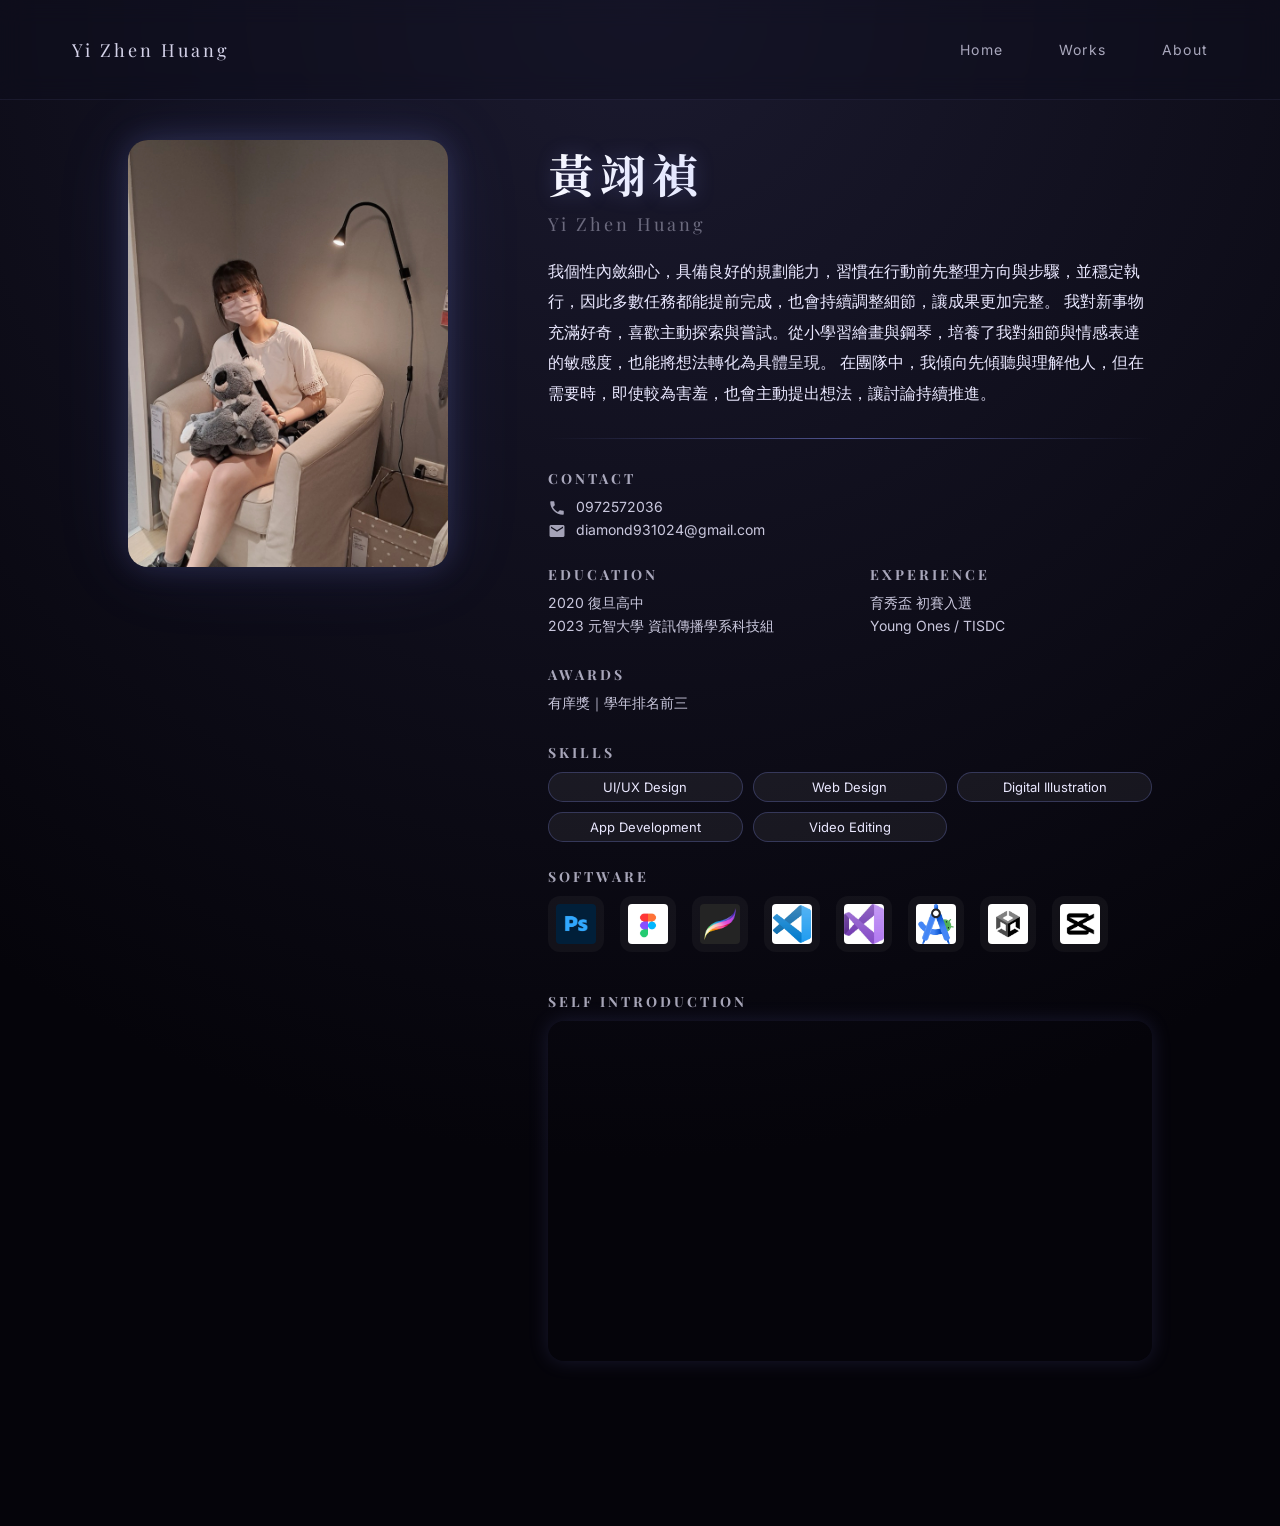
==== about/about.html @ 116f520c "Update about.html" ====
<!DOCTYPE html>
<html lang="en">

<head>
  <meta charset="UTF-8">
  <meta name="viewport" content="width=device-width, initial-scale=1.0">
  <title>About Me</title>

  <!-- 字體（跟你主站一致） -->
  <link
    href="https://fonts.googleapis.com/css2?family=Playfair+Display:wght@500;700&family=Inter:wght@300;400&display=swap"
    rel="stylesheet">
  <link href="https://fonts.googleapis.com/css2?family=Noto+Serif+TC:wght@400;500;700&display=swap" rel="stylesheet">
  <link href="https://fonts.googleapis.com/icon?family=Material+Icons" rel="stylesheet">
  <link rel="stylesheet" href="../workcard.css">
  <link rel="icon" href="../logo.PNG">
  <style>
    * {
      margin: 0;
      padding: 0;
      box-sizing: border-box;
    }

    html {
      background: #05040a;
    }

    body {
      margin: 0;
      font-family: 'Inter', sans-serif;
      background: radial-gradient(circle at top, #1b1a2f, #05040a 70%);
      color: #eae8ff;
      min-height: 100vh;
      display: flex;
      flex-direction: column;
      cursor: url('./bear.PNG') 16 16, auto;
    }

    /* ===== 導覽列 ===== */
    .nav {
      height: 100px;
      padding: 0 72px;
      display: flex;
      align-items: center;
      justify-content: space-between;
      position: fixed;
      top: 0;
      width: 100%;
      z-index: 20;

      background: rgba(15, 14, 30, .45);
      backdrop-filter: blur(12px);
      border-bottom: 1px solid rgba(160, 160, 255, .08);
    }

    .logo {
      font-family: 'Playfair Display', serif;
      font-size: 18px;
      letter-spacing: 3px;
      opacity: .9;
    }

    .menu {
      display: flex;
      gap: 56px;
      list-style: none;
    }

    .menu li {
      position: relative;
      font-size: 14px;
      letter-spacing: 1.2px;
      cursor: pointer;
      opacity: .7;
      transition: .4s;
    }

    .menu li::after {
      content: '';
      position: absolute;
      left: -10%;
      bottom: -8px;
      width: 120%;
      height: 1px;
      background: linear-gradient(90deg,
          transparent,
          rgba(122, 162, 227, .8),
          transparent);
      opacity: 0;
      transition: .4s;
    }

    .menu li:hover {
      opacity: 1;
    }

    .menu li:hover::after {
      opacity: 1;
    }

    .menu a {
      text-decoration: none;
      color: inherit;
      display: block;
    }

    /* ===== layout ===== */
    .about {
      padding: 140px 10%;
    }

    .container {
      display: flex;
      gap: 100px;
      align-items: flex-start;
    }

    /* 左 */
    .left img {
      width: 320px;
      aspect-ratio: 3/4;
      object-fit: cover;
      border-radius: 20px;

      box-shadow:
        0 0 30px rgba(140, 150, 255, .2),
        0 0 80px rgba(120, 140, 255, .1);

      transition: all .4s ease;
    }

    .left img:hover {
      transform: scale(1.05) translateY(-6px);

      box-shadow:
        0 0 40px rgba(140, 150, 255, .35),
        0 0 100px rgba(120, 140, 255, .25);

      filter: brightness(1.05);
    }

    .photo {
      position: relative;
      display: inline-block;
      perspective: 1000px;
      /* 🔥 3D 必備 */
    }

    .photo img {
      animation: float 6s ease-in-out infinite;
      transform-style: preserve-3d;
      transition: transform .3s ease, box-shadow .3s ease, filter .3s ease;
    }

    @keyframes float {
      0% {
        transform: translateY(0px);
      }

      50% {
        transform: translateY(-8px);
      }

      100% {
        transform: translateY(0px);
      }
    }

    .photo img:hover {
      transform: scale(1.05) translateY(-6px) rotateX(6deg) rotateY(-6deg);

      box-shadow:
        0 20px 40px rgba(140, 150, 255, .35),
        0 0 100px rgba(120, 140, 255, .25);

      filter: brightness(1.05);
    }

    .photo::after {
      content: '';
      position: absolute;
      inset: 0;
      border-radius: 20px;
      background: radial-gradient(circle at center, rgba(140, 150, 255, .2), transparent 70%);
      opacity: 0;
      transition: .4s;
    }

    .photo:hover::after {
      opacity: 1;
    }

    /* 右 */
    .right {
      max-width: 620px;
    }

    /* ===== 標題 ===== */
    .title-block h1 {
      font-size: 46px;
      letter-spacing: 6px;
    }

    .name-zh {
      font-family: 'Noto Serif TC', serif;
      font-size: 56px;
      /* 🔥 放大 */
      font-weight: 700;
      /* 加粗 */
      letter-spacing: 6px;
      /* 拉開字距 */

      margin-bottom: 6px;

      /* 🔥 關鍵：讓它更有「主標感」 */
      background: linear-gradient(90deg, #ffffff, #b8c1ff);
      -webkit-background-clip: text;
      -webkit-text-fill-color: transparent;

      text-shadow: 0 0 20px rgba(140, 150, 255, .25);
    }

    .en {
      font-family: 'Playfair Display', serif;
      font-size: 18px;
      opacity: .4;
      letter-spacing: 3px;
    }

    .name-zh {
      animation: glow 3s ease-in-out infinite alternate;
    }

    @keyframes glow {
      from {
        text-shadow: 0 0 10px rgba(140, 150, 255, .2);
      }

      to {
        text-shadow: 0 0 25px rgba(140, 150, 255, .5);
      }
    }

    /* ===== intro ===== */
    .intro {
      margin-top: 20px;
      line-height: 1.9;
      opacity: .8;
    }

    /* 分隔線 */
    .divider {
      margin: 30px 0;
      height: 1px;
      background: linear-gradient(to right, transparent, rgba(140, 150, 255, .5), transparent);
    }

    /* ===== 區塊 ===== */
    .info {
      margin-bottom: 25px;
    }

    .info h3 {
      font-family: 'Playfair Display', serif;
      font-size: 14px;
      letter-spacing: 3px;
      margin-bottom: 10px;
      opacity: .7;
    }

    .info p {
      font-size: 14px;
      opacity: .85;
      margin: 4px 0;
    }

    /* grid */
    .grid {
      display: grid;
      grid-template-columns: 1fr 1fr;
      gap: 40px;
    }

    .material-icons {
      font-size: 18px;
      vertical-align: middle;
      margin-right: 6px;
      opacity: 0.8;
    }

    /* ===== skills ===== */
    .skills {
      margin-top: 30px;
    }

    /* 技能 tag */
    .skill-tags {
      display: grid;
      grid-template-columns: repeat(3, 1fr);
      gap: 10px;
    }

    .skill-tags span {
      font-size: 13px;
      padding: 6px 14px;
      border-radius: 999px;

      background: rgba(255, 255, 255, .06);
      border: 1px solid rgba(140, 150, 255, .25);

      text-align: center;
      /* ✅ 文字置中 */
      display: flex;
      /* 🔥 更穩 */
      justify-content: center;
      /* 水平置中 */
      align-items: center;
      /* 垂直置中 */

      transition: .3s;
    }

    .skill-tags span:hover {
      background: rgba(140, 150, 255, .2);
      box-shadow: 0 0 10px rgba(140, 150, 255, .4);
    }


    /* ===== software（重做🔥） ===== */
    .software-icons {
      display: flex;
      flex-wrap: wrap;
      gap: 16px;
      margin-top: 10px;
    }

    .software-icons img {
      width: 56px;
      height: 56px;
      object-fit: contain;
      border-radius: 12px;
      background: rgba(255, 255, 255, .04);
      padding: 8px;
      transition: .3s;
    }

    .software-icons img:hover {
      transform: scale(1.15);
      filter: drop-shadow(0 0 10px rgba(140, 150, 255, .5));
      box-shadow: 0 0 12px rgba(140, 150, 255, .4);
    }

    /* ===== video ===== */
    .video-section {
      margin-top: 40px;
    }

    .video {
      aspect-ratio: 16/9;
      border-radius: 14px;
      margin-top: 10px;
      border-radius: 16px;
      overflow: hidden;

      box-shadow:
        0 0 20px rgba(140, 150, 255, .15);
    }

    .video video {
      width: 100%;
      height: 100%;
      object-fit: cover;
    }

    .video iframe {
      width: 100%;
      height: 100%;
      border: none;
    }

    /* ===== RWD ===== */
    @media (max-width:768px) {

      /* nav */
      .nav {
        height: 70px;
        padding: 0 20px;
      }

      .menu {
        gap: 20px;
        font-size: 12px;
      }

      .logo {
        font-size: 14px;
        letter-spacing: 2px;
      }

      .about {
        padding: 120px 20px;
      }

      .container {
        flex-direction: column;
        gap: 40px;
      }

      .left img {
        width: 100%;
      }

      .grid {
        grid-template-columns: 1fr;
      }

    }

    @media (max-width: 480px) {
      .nav {
        height: 70px;
        padding: 0 20px;
        flex-direction: row;
        justify-content: space-between;
        align-items: center;
      }

      .icons img {
        width: 48px;
        height: 48px;
      }

      .menu {
        display: none;
      }
    }



    /* ===== scroll fade-in ===== */
    .fade-in {
      opacity: 0;
      transform: translateY(40px);
      transition: all 0.8s ease;
    }

    .fade-in.show {
      opacity: 1;
      transform: translateY(0);
    }

    .fade-in:nth-child(1) {
      transition-delay: 0.1s;
    }

    .fade-in:nth-child(2) {
      transition-delay: 0.2s;
    }

    .fade-in:nth-child(3) {
      transition-delay: 0.3s;
    }

    /* ===== hamburger ===== */
    .hamburger {
      display: none;
      flex-direction: column;
      gap: 5px;
      cursor: pointer;
      z-index: 30;
    }

.hamburger span {
    width: 22px;
    height: 2px;
    background: #fff;
    border-radius: 10px;

    transition:
        transform .3s ease,
        opacity .15s ease;

    transform-origin: center;
}
    /* ===== hamburger animation ===== */

    .hamburger.active span:nth-child(1) {
      transform: translateY(7px) rotate(45deg);
    }

.hamburger.active span:nth-child(2) {
    opacity: 0;
    transform: scaleX(0);
}

    .hamburger.active span:nth-child(3) {
      transform: translateY(-7px) rotate(-45deg);
    }
    /* ===== mobile menu ===== */
    .mobile-menu {
      position: fixed;
      top: 70px;
      right: 20px;

      background: rgba(15, 14, 30, .85);
      backdrop-filter: blur(16px);

      border: 1px solid rgba(140, 150, 255, .2);
      border-radius: 16px;

      padding: 20px 28px;

      display: flex;
      flex-direction: column;
      gap: 18px;

      opacity: 0;
      pointer-events: none;
      transform: translateY(-10px);
      transition: .3s;

      z-index: 25;
    }

    .mobile-menu a {
      color: #fff;
      text-decoration: none;
      font-size: 14px;
      opacity: .8;
      transition: .3s;
    }

    .mobile-menu a:hover {
      opacity: 1;
    }

    /* 打開 */
    .mobile-menu.show {
      opacity: 1;
      pointer-events: auto;
      transform: translateY(0);
    }

    /* ===== 手機顯示 ===== */
    @media (max-width: 480px) {
      .hamburger {
        display: flex;
      }

      .menu {
        display: none;
      }
    }
  </style>
</head>

<body>
  <div id="worksOverlay">
    <div class="works-panel">
      <button class="close-btn">✕</button>

      <h2 class="works-title">WORKS</h2>

      <!-- 左右切換按鈕 -->
      <button class="nav-btn left">‹</button>
      <button class="nav-btn right">›</button>

      <div class="carousel">
        <div class="cards">
          <!-- Web -->
          <div class="work-card">

            <div class="card-media">

              <!-- logo -->
              <img src="../card/card1.png" class="card-logo">

              <!-- hover video -->
              <video class="card-video" muted loop>
                <source src="../card/card1.mp4" type="video/mp4">
              </video>

            </div>

            <h3>海好有你</h3>
            <div class="tools">
              <div class="tool">
                <img src="../icon/vs.JPG" alt="">
                <span>Visual Studio Code</span>
              </div>
            </div>
            <p>
              SDGs14 海洋保育互動網站，
              透過資訊與互動設計讓使用者理解海洋污染議題，
              並鼓勵參與環境行動。
            </p>

            <a href="../ocean/ocean.html">
              <button>View Project</button>
            </a>

          </div>
          <!-- Web -->
          <div class="work-card">

            <div class="card-media">

              <!-- logo -->
              <img src="../card/card-image.png" class="card-logo">

              <!-- hover video -->
              <video class="card-video" muted loop>
                <source src="../card/card-image.mp4" type="video/mp4">
              </video>

            </div>

            <h3>修起來</h3>
            <div class="tools">
              <div class="tool">
                <img src="../icon/vs.JPG" alt="">
                <span>Visual Studio Code</span>
              </div>
            </div>
            <p>
              線上圖片編輯網站，整合濾鏡、貼紙、拼圖與塗鴉等功能，
              讓使用者透過直覺操作快速完成個人化影像創作。
            </p>

            <a href="../image-editing/image.html">
              <button>View Project</button>
            </a>

          </div>

          <!-- App -->
          <div class="work-card">

            <div class="card-media">

              <!-- logo -->
              <img src="../card/card2.png" class="card-logo">

              <!-- hover video -->
              <video class="card-video" muted loop>
                <source src="../card/card2.mp4" type="video/mp4">
              </video>

            </div>

            <h3>咖啡廳點餐 App</h3>
            <div class="tools">
              <div class="tool">
                <img src="../icon/androidstudio.JPG" alt="">
                <span>Android Studio</span>
              </div>
            </div>
            <p>
              以 Android Studio 開發的行動點餐應用程式，
              提供咖啡與甜點搜尋、加入購物車與結帳流程。
            </p>

            <a href="../coffee/coffee.html">
              <button>View Project</button>
            </a>

          </div>

          <!-- Figma -->
          <div class="work-card">

            <div class="card-media">

              <!-- logo -->
              <img src="../card/card3.png" class="card-logo">

              <!-- hover video -->
              <video class="card-video" muted loop>
                <source src="../card/card3.mp4" type="video/mp4">
              </video>

            </div>

            <h3>Invisible Mask</h3>
            <div class="tools">
              <div class="tool">
                <img src="../icon/figma.PNG" alt="">
                <span>Figma</span>
              </div>
            </div>
            <p>
              是一款以 Figma 設計的美妝 App，
              結合 AI 臉部分析與 AR 試妝，
              打造快速且個人化的妝容體驗。
            </p>

            <a href="../mask/mask.html">
              <button>View Project</button>
            </a>

          </div>
          <!-- Figma -->
          <div class="work-card">

            <div class="card-media">

              <!-- logo -->
              <img src="../card/card_familymart.png" class="card-logo">

              <!-- hover video -->
              <video class="card-video" muted loop>
                <source src="../card/card_familymart.mp4" type="video/mp4">
              </video>

            </div>

            <h3>FamilyMart App Redesign</h3>
            <div class="tools">
              <div class="tool">
                <img src="../icon/figma.PNG" alt="">
                <span>Figma</span>
              </div>
            </div>
            <p>
              針對全家 App 進行 UI/UX 改版，
              聚焦高頻使用情境，優化操作流程與資訊架構，
              提升結帳效率與使用體驗。
            </p>

            <a href="../familymart/family.html">
              <button>View Project</button>
            </a>

          </div>
          <!-- Unity -->
          <div class="work-card image-slider-card">
            <div class="card-media">
              <div class="slider">
                <div class="track">
                  <img src="../card/card4.PNG" class="slide active">
                  <img src="../draw/spring-bg.PNG" class="slide">
                  <img src="../draw/summer-bg.PNG" class="slide">
                  <img src="../draw/autumn-bg.PNG" class="slide">
                  <img src="../draw/winter-bg.PNG" class="slide">
                  <img src="../draw/space-bg.PNG" class="slide">
                </div>
              </div>
            </div>
            <h3>小熊歷險記</h3>
            <div class="tools">
              <div class="tool">
                <img src="../icon/procreate.JPG" alt="">
                <span>Procreate</span>
              </div>

              <div class="tool">
                <img src="../icon/ppt.JPG" alt="">
                <span>PowerPoint</span>
              </div>
            </div>
            <p>童話風卡牌互動遊戲，透過插畫敘事與四季場景變化，呈現角色的成長歷程與情感體驗。</p>
            <a href="../draw/draw.html">
              <button>View Project</button>
            </a>
          </div>
        </div>
      </div>
      <!-- ✅ 放這裡！！！ -->
      <div class="carousel-dots"></div>
    </div>
  </div>
  <!-- ===== 導覽列 ===== -->
  <nav class="nav">
    <div class="logo">Yi Zhen Huang</div>
    <ul class="menu">
      <li><a href="../index.html">Home</a></li>
      <li><a href="#">Works</a></li>
      <li><a href="#">About</a></li>
    </ul>
    <!-- hamburger -->
    <div class="hamburger" id="hamburger">
      <span></span>
      <span></span>
      <span></span>
    </div>
  </nav>
  <!-- mobile menu -->
  <div class="mobile-menu" id="mobileMenu">
    <a href="../index.html">Home</a>
    <a href="#" id="mobileWorksBtn">Works</a>
    <a href="#">About</a>
  </div>
  </nav>

  <section class="about fade-in">
    <div class="container">

      <!-- 左：照片 -->
      <div class="left">
        <div class="photo">
          <img src="./me.JPG">
        </div>
      </div>

      <!-- 右：內容 -->
      <div class="right">

        <!-- 名字 -->
        <div class="title-block fade-in">
          <h1 class="name-zh">黃翊禎</h1>
          <p class="en">Yi Zhen Huang</p>
        </div>

        <!-- 自我介紹 -->
        <p class="intro fade-in">
          我個性內斂細心，具備良好的規劃能力，習慣在行動前先整理方向與步驟，並穩定執行，因此多數任務都能提前完成，也會持續調整細節，讓成果更加完整。
          我對新事物充滿好奇，喜歡主動探索與嘗試。從小學習繪畫與鋼琴，培養了我對細節與情感表達的敏感度，也能將想法轉化為具體呈現。
          在團隊中，我傾向先傾聽與理解他人，但在需要時，即使較為害羞，也會主動提出想法，讓討論持續推進。

        </p>

        <!-- 分隔線 -->
        <div class="divider"></div>

        <!-- Contact -->
        <div class="info fade-in">
          <h3>CONTACT</h3>
          <p><span class="material-icons">call</span> 0972572036</p>
          <p><span class="material-icons">mail</span> diamond931024@gmail.com</p>
        </div>

        <!-- Education + Experience -->
        <div class="grid">

          <div class="info fade-in">
            <h3>EDUCATION</h3>
            <p>2020 復旦高中</p>
            <p>2023 元智大學 資訊傳播學系科技組</p>
          </div>

          <div class="info fade-in">
            <h3>EXPERIENCE</h3>
            <p>育秀盃 初賽入選</p>
            <p>Young Ones / TISDC</p>
          </div>

        </div>

        <!-- Awards -->
        <div class="info fade-in">
          <h3>AWARDS</h3>
          <p>有庠獎｜學年排名前三</p>
        </div>
        <!-- Skills -->
        <div class="info skills fade-in">
          <h3>SKILLS</h3>

          <div class="skill-tags">
            <span>UI/UX Design</span>
            <span>Web Design</span>
            <span>Digital Illustration</span>
            <span>App Development</span>
            <span>Video Editing</span>
          </div>
        </div>
        <!-- Software -->
        <div class="info fade-in">
          <h3>SOFTWARE</h3>

          <div class="software-icons">
            <img src="../icon/ps.JPG">
            <img src="../icon/figma.PNG">
            <img src="../icon/procreate.JPG">
            <img src="../icon/vscode.JPG">
            <img src="../icon/visual studio.JPG">
            <img src="../icon/androidstudio.JPG">
            <img src="../icon/unity.PNG">
            <img src="../icon/capcut.PNG">
          </div>
        </div>

        <!-- Video -->
        <div class="info video-section fade-in">
          <h3>SELF INTRODUCTION</h3>

          <div class="video">
            <iframe src="https://www.youtube.com/embed/ea0oTDB5_HM?rel=0&modestbranding=1" frameborder="0"
              allow="accelerometer; autoplay; clipboard-write; encrypted-media; gyroscope; picture-in-picture"
              allowfullscreen>
            </iframe>
          </div>
        </div>

      </div>
    </div>
  </section>
  <script src="../workcard.js"></script>
  <script>
    const observer = new IntersectionObserver((entries) => {
      entries.forEach(entry => {
        if (entry.isIntersecting) {
          entry.target.classList.add('show');
        }
      });
    }, {
      threshold: 0.15
    });

    const elements = document.querySelectorAll('.fade-in');
    elements.forEach(el => observer.observe(el));

    /* ============================= */
    /* Hamburger Menu */
    /* ============================= */

    const hamburger = document.getElementById("hamburger");
    const mobileMenu = document.getElementById("mobileMenu");

    hamburger.addEventListener("click", () => {

      hamburger.classList.toggle("active");
      mobileMenu.classList.toggle("show");

    });
    /* 點選選單自動關閉（手機體驗更好） */
    document.querySelectorAll(".menu li").forEach(item => {
      item.addEventListener("click", () => {
        hamburger.classList.remove("active");
        menu.classList.remove("active");
      });
    });
  </script>
</body>

</html>
---- workcard.css ----
/* ===== Works Overlay ===== */
#worksOverlay {
    position: fixed;
    inset: 0;
    background: rgba(10, 10, 20, .75);
    backdrop-filter: blur(18px);
    z-index: 50;
    opacity: 0;
    pointer-events: none;
    transition: .6s ease;
}

#worksOverlay.show {
    opacity: 1;
    pointer-events: auto;
}

.works-panel {
    width: 90%;
    max-width: 1200px;
    margin: 120px auto;
    position: relative;
}

.close-btn {
    position: absolute;
    right: 0;
    top: -40px;
    background: none;
    border: none;
    color: #fff;
    font-size: 20px;
    cursor: pointer;
    opacity: .6;
}

.close-btn:hover {
    opacity: 1;
}

.works-title {
    font-family: 'Playfair Display', serif;
    letter-spacing: 6px;
    font-size: 36px;
    margin-bottom: 40px;
    text-align: center;
}

/* ===== Cards ===== */
.cards {
    display: grid;
    grid-template-columns: repeat(auto-fit, minmax(220px, 1fr));
    gap: 28px;
}

.work-card {
    background: rgba(255, 255, 255, .05);
    border: 1px solid rgba(140, 150, 255, .15);
    border-radius: 18px;
    padding: 18px;
    transition: .4s ease;
}

.work-card:hover {
    transform: translateY(-6px);
    background: rgba(255, 255, 255, .08);
}

.card-media {
    width: 100%;
    aspect-ratio: 1200 / 648;
    /* 完全符合你的圖片比例 */

    border-radius: 12px;
    overflow: hidden;
    position: relative;

    margin-bottom: 16px;
}

.card-logo {
    position: absolute;
    inset: 0;

    width: 100%;
    height: 100%;

    object-fit: cover;

    transition: opacity .35s ease;
}

.work-card:hover .card-logo {
    opacity: 0;
}

.card-video {

    position: absolute;
    inset: 0;

    width: 100%;
    height: 100%;

    object-fit: cover;

    opacity: 0;
    transition: opacity .35s ease, transform .6s ease;

}

/* hover 顯示 */

.work-card:hover .card-video {
    opacity: 1;
    transform: scale(1.03);
}

/* hover */
.work-card:hover {

    border: 1px solid rgba(140, 150, 255, .5);

    box-shadow:
        0 0 20px rgba(140, 150, 255, .2),
        0 0 40px rgba(120, 140, 255, .15);

}

.work-card:hover .card-logo {
    opacity: 0;
}

.work-card:hover .card-video {
    opacity: 1;
}

.work-card h3 {
    font-size: 16px;
    letter-spacing: 1px;
    margin-bottom: 8px;
}

.work-card p {
    font-size: 13px;
    opacity: .75;
    line-height: 1.6;
}

.work-card button {
    margin-top: 14px;
    width: 100%;
    padding: 10px 0;
    border-radius: 20px;
    border: 1px solid rgba(140, 150, 255, .4);
    background: transparent;
    color: #fff;
    cursor: pointer;
    transition: .4s;
}

.work-card button:hover {
    background: rgba(140, 150, 255, .25);
}

/*卡片圖片輪播*/
.image-slider-card .slider {
    width: 100%;
    aspect-ratio: 1200 / 648;
    overflow: hidden;
    border-radius: 12px;
    position: relative;
    background: #000;
    height: 100%;
    /* ⭐ 加這行 */
}

/* 軌道 */
.image-slider-card .track {
    display: flex;
    height: 100%;
    transition: transform 0.8s cubic-bezier(0.22, 1, 0.36, 1);
}

/* 圖片 */
.image-slider-card .slide {
    min-width: 100%;
    height: 100%;
    object-fit: cover;
    filter: brightness(0.9) saturate(1.1);
}

/* ===== Carousel ===== */
.carousel {
    position: relative;
    display: flex;
    align-items: center;
    justify-content: center;
    flex-direction: column;
    /* ⭐ 讓 dots 可以在下面 */
}

.cards {
    position: relative;
    width: 100%;
    height: 360px;
}

.work-card {
    position: absolute;
    top: 50%;
    left: 50%;
    width: 260px;
    transform:
        translate(-50%, -50%) scale(.7);
    opacity: .4;
    filter: blur(4px);
    transition:
        transform .5s ease,
        opacity .5s ease,
        filter .5s ease;
}

/* 中間那張更大 */
.work-card.active {
    transform: translate(-50%, -30%) scale(1.5);
    /* ← 中間卡片變更大 */
    opacity: 1;
    filter: blur(0);
    z-index: 3;
}

/* 左右保持稍微大一點 */
.work-card.left {
    transform: translate(calc(-50% - 260px), -40%) scale(.8);
    z-index: 2;
}

.work-card.right {
    transform: translate(calc(-50% + 260px), -40%) scale(.8);
    z-index: 2;
}


.work-card.hidden {
    transform: translate(-50%, -50%) scale(.4);
    opacity: 0;
    filter: blur(8px);
    pointer-events: none;
    z-index: 1;
}

/* 按鈕位置 */
.works-panel .nav-btn {
    position: absolute;
    top: 55%;
    /* 垂直靠近卡片中心 */
    transform: translateY(-50%);
    background: none;
    border: none;
    color: #fff;
    font-size: 40px;
    cursor: pointer;
    opacity: .6;
    z-index: 10;
    transition: .3s;
}

.works-panel .nav-btn:hover {
    opacity: 1;
}

.works-panel .nav-btn.left {
    left: 30px;
}

/* 距離 panel 左邊 30px */
.works-panel .nav-btn.right {
    right: 30px;
}

#worksOverlay .tools {
    display: flex;
    flex-wrap: wrap;
    gap: 10px;
    margin: 8px 0 12px;
}

#worksOverlay .tool {
    display: flex;
    align-items: center;
    gap: 6px;

    padding: 4px 10px;
    border-radius: 999px;

    border: 1px solid rgba(140, 150, 255, .25);
    background: rgba(255, 255, 255, .04);

    font-size: 12px;
    opacity: .85;
}

#worksOverlay .tool img {
    width: 14px;
    height: 14px;
    object-fit: contain;
    border-radius: 20%;
}

#worksOverlay .tool span {
    white-space: nowrap;
}

.card-logo,
.card-video {
    position: absolute;
    inset: 0;

    width: 100%;
    height: 100%;

    object-fit: cover;
}

.cards.carousel-mode {
    display: block !important;
    position: relative;
    width: 100%;
    height: 360px;
}

.cards.grid-mode {
    display: grid;
    grid-template-columns: repeat(auto-fit, minmax(220px, 1fr));
    gap: 28px;
    width: 100%;
}

.cards.carousel-mode .work-card {
    position: absolute;
    top: 50%;
    left: 50%;
    width: 260px;

    transform: translate(-50%, -50%) scale(.7);
    opacity: .4;
    filter: blur(4px);

    transition: transform .5s ease, opacity .5s ease, filter .5s ease;
}

.cards.carousel-mode .work-card.active {
    transform: translate(-50%, -30%) scale(1.5);
    opacity: 1;
    filter: blur(0);
    z-index: 3;
}

.cards.carousel-mode .work-card.left {
    transform: translate(calc(-50% - 260px), -40%) scale(.8);
    z-index: 2;
}

.cards.carousel-mode .work-card.right {
    transform: translate(calc(-50% + 260px), -40%) scale(.8);
    z-index: 2;
}

.carousel-dots {
    position: static;
    /* ❗不要 absolute */
    margin-top: 170px;
    /* ⭐ 跟卡片距離 */

    display: flex;
    gap: 12px;
    justify-content: center;
}

.carousel-dots .dot {
    width: 8px;
    height: 8px;
    border-radius: 50%;

    background: rgba(255, 255, 255, 0.3);
    transition: all .3s ease;
    cursor: pointer;
}

/* hover 微互動 */
.carousel-dots .dot:hover {
    background: rgba(255, 255, 255, 0.6);
}

/* 當前 */
.carousel-dots .dot.active {
    width: 20px;
    border-radius: 999px;

    background: rgba(140, 150, 255, 0.9);

    box-shadow:
        0 0 10px rgba(140, 150, 255, 0.6),
        0 0 20px rgba(140, 150, 255, 0.4);
}
@media (max-width: 768px) {

  /* ===== overlay 基本調整 ===== */
  .works-panel {
    margin: 80px auto;
    width: 92%;
  }

  .works-title {
    font-size: 24px;
    letter-spacing: 3px;
  }

  /* ===== 卡片變成手機 carousel ===== */
  .cards.carousel-mode {
    height: 320px;
  }

  .work-card {
    width: 220px;
  }

  /* 中間卡片 */
  .cards.carousel-mode .work-card.active {
    transform: translate(-50%, -20%) scale(1.1);
  }

  /* 左右卡片距離縮小 */
  .cards.carousel-mode .work-card.left {
    transform: translate(calc(-50% - 140px), -30%) scale(.85);
  }

  .cards.carousel-mode .work-card.right {
    transform: translate(calc(-50% + 140px), -30%) scale(.85);
  }

  /* ===== 🚨 手機版：強制不要影片 ===== */
  .card-video {
    display: none !important;
  }

  .card-logo {
    opacity: 1 !important;
  }

  /* hover 在手機無效 → 改成永遠顯示 logo */
  .work-card:hover .card-logo {
    opacity: 1;
  }

  .work-card:hover .card-video {
    opacity: 0;
  }

  /* dots 調整 */
  .carousel-dots {
    margin-top: 140px;
  }

  .works-panel .nav-btn {
    font-size: 28px;
  }
}
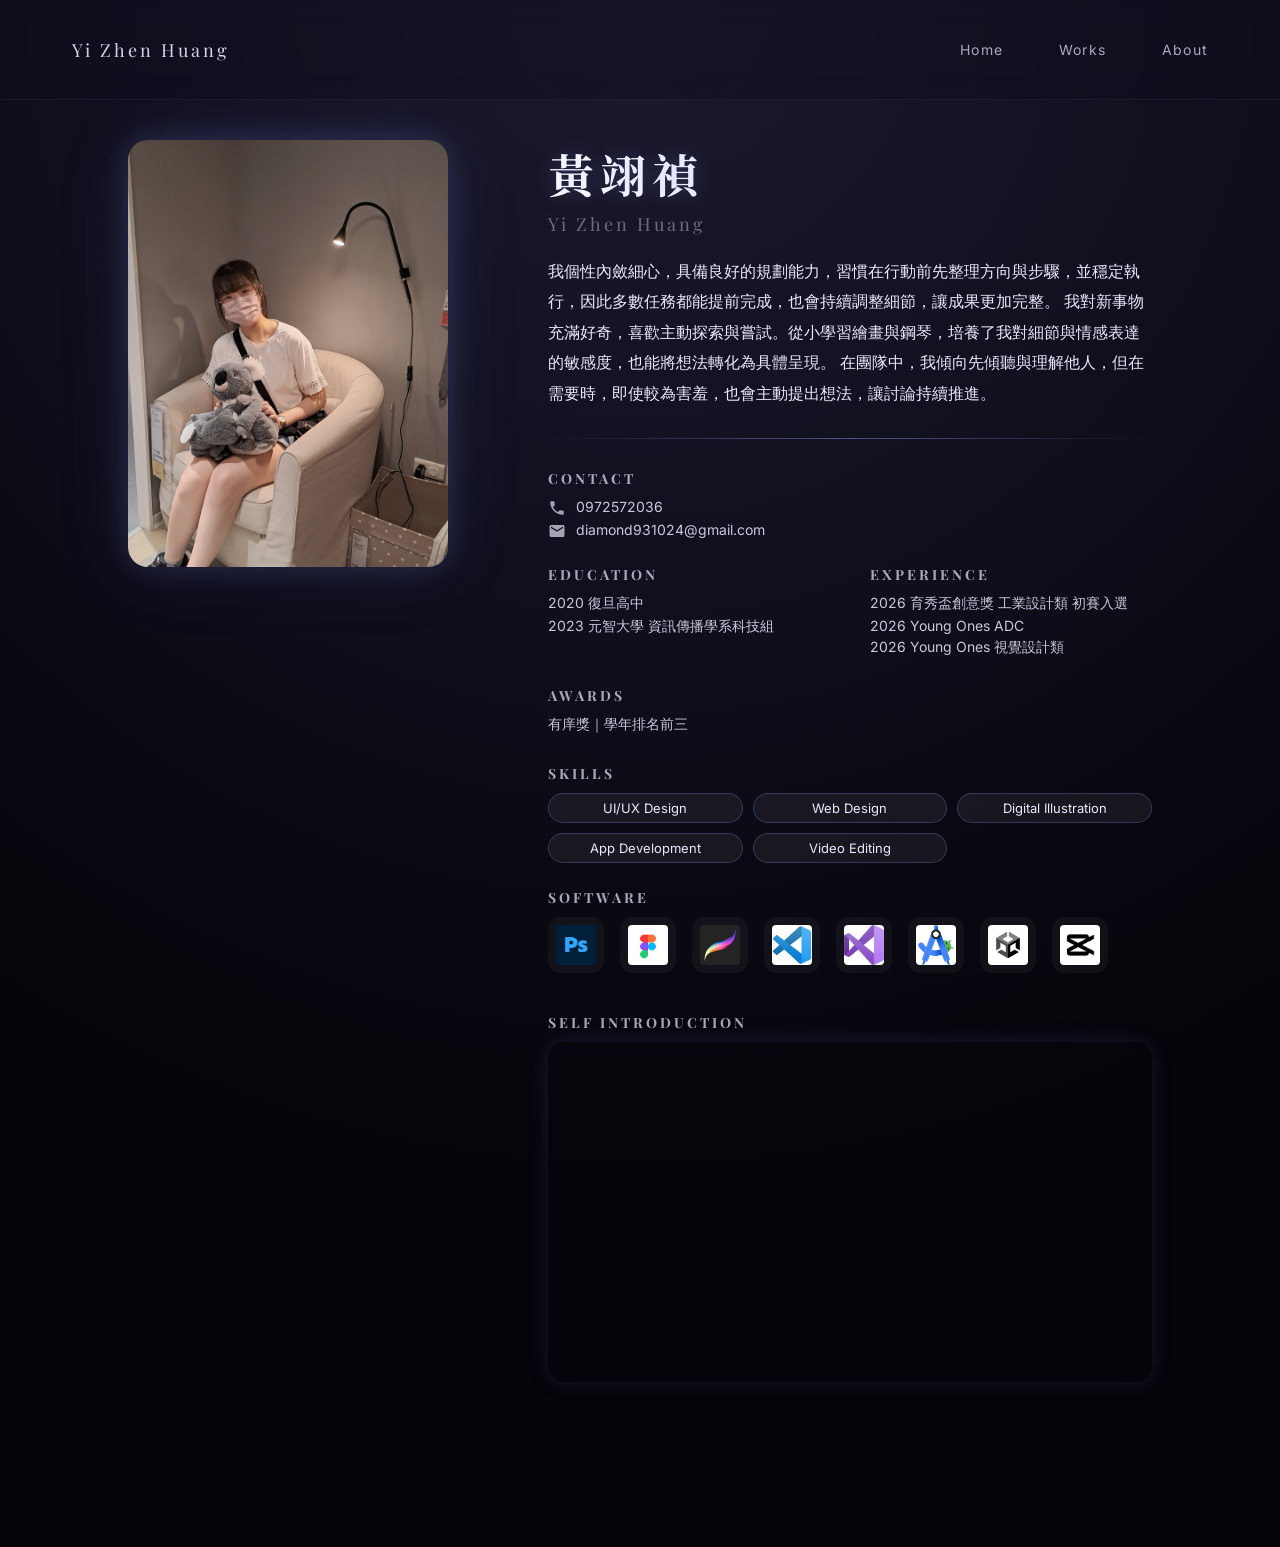
==== commit 3a7a1958: "update workcard" ====
--- a/about/about.html
+++ b/about/about.html
@@ -5,14 +5,13 @@
   <meta charset="UTF-8">
   <meta name="viewport" content="width=device-width, initial-scale=1.0">
   <title>About Me</title>
-
-  <!-- 字體（跟你主站一致） -->
   <link
     href="https://fonts.googleapis.com/css2?family=Playfair+Display:wght@500;700&family=Inter:wght@300;400&display=swap"
     rel="stylesheet">
   <link href="https://fonts.googleapis.com/css2?family=Noto+Serif+TC:wght@400;500;700&display=swap" rel="stylesheet">
   <link href="https://fonts.googleapis.com/icon?family=Material+Icons" rel="stylesheet">
   <link rel="stylesheet" href="../workcard.css">
+  <link rel="stylesheet" href="../mobile-menu.css">
   <link rel="icon" href="../logo.PNG">
   <style>
     * {
@@ -461,85 +460,6 @@
       transition-delay: 0.3s;
     }
 
-    /* ===== hamburger ===== */
-    .hamburger {
-      display: none;
-      flex-direction: column;
-      gap: 5px;
-      cursor: pointer;
-      z-index: 30;
-    }
-
-.hamburger span {
-    width: 22px;
-    height: 2px;
-    background: #fff;
-    border-radius: 10px;
-
-    transition:
-        transform .3s ease,
-        opacity .15s ease;
-
-    transform-origin: center;
-}
-    /* ===== hamburger animation ===== */
-
-    .hamburger.active span:nth-child(1) {
-      transform: translateY(7px) rotate(45deg);
-    }
-
-.hamburger.active span:nth-child(2) {
-    opacity: 0;
-    transform: scaleX(0);
-}
-
-    .hamburger.active span:nth-child(3) {
-      transform: translateY(-7px) rotate(-45deg);
-    }
-    /* ===== mobile menu ===== */
-    .mobile-menu {
-      position: fixed;
-      top: 70px;
-      right: 20px;
-
-      background: rgba(15, 14, 30, .85);
-      backdrop-filter: blur(16px);
-
-      border: 1px solid rgba(140, 150, 255, .2);
-      border-radius: 16px;
-
-      padding: 20px 28px;
-
-      display: flex;
-      flex-direction: column;
-      gap: 18px;
-
-      opacity: 0;
-      pointer-events: none;
-      transform: translateY(-10px);
-      transition: .3s;
-
-      z-index: 25;
-    }
-
-    .mobile-menu a {
-      color: #fff;
-      text-decoration: none;
-      font-size: 14px;
-      opacity: .8;
-      transition: .3s;
-    }
-
-    .mobile-menu a:hover {
-      opacity: 1;
-    }
-
-    /* 打開 */
-    .mobile-menu.show {
-      opacity: 1;
-      pointer-events: auto;
-      transform: translateY(0);
-    }
 
     /* ===== 手機顯示 ===== */
     @media (max-width: 480px) {
@@ -561,27 +481,28 @@
 
       <h2 class="works-title">WORKS</h2>
 
-      <!-- 左右切換按鈕 -->
+      <div class="category-filters">
+        <button class="filter-btn active" data-filter="all">All</button>
+        <button class="filter-btn" data-filter="uiux">UI / UX</button>
+        <button class="filter-btn" data-filter="web">Web Development</button>
+        <button class="filter-btn" data-filter="app">App Design</button>
+        <button class="filter-btn" data-filter="illustration">Illustration</button>
+      </div>
+
       <button class="nav-btn left">‹</button>
       <button class="nav-btn right">›</button>
 
       <div class="carousel">
         <div class="cards">
-          <!-- Web -->
-          <div class="work-card">
-
+
+          <div class="work-card" data-category="web">
             <div class="card-media">
-
-              <!-- logo -->
               <img src="../card/card1.png" class="card-logo">
-
-              <!-- hover video -->
-              <video class="card-video" muted loop>
+              <video class="card-video" muted loop playsinline>
                 <source src="../card/card1.mp4" type="video/mp4">
               </video>
-
-            </div>
-
+            </div>
+            <span class="project-tag">WEB DEVELOPMENT</span>
             <h3>海好有你</h3>
             <div class="tools">
               <div class="tool">
@@ -589,32 +510,18 @@
                 <span>Visual Studio Code</span>
               </div>
             </div>
-            <p>
-              SDGs14 海洋保育互動網站，
-              透過資訊與互動設計讓使用者理解海洋污染議題，
-              並鼓勵參與環境行動。
-            </p>
-
-            <a href="../ocean/ocean.html">
-              <button>View Project</button>
-            </a>
-
-          </div>
-          <!-- Web -->
-          <div class="work-card">
-
+            <p>SDGs14 海洋保育互動網站，透過資訊與互動設計讓使用者理解海洋污染議題，並鼓勵參與環境行動。</p>
+            <a href="../ocean/ocean.html"><button>View Project</button></a>
+          </div>
+
+          <div class="work-card" data-category="web">
             <div class="card-media">
-
-              <!-- logo -->
               <img src="../card/card-image.png" class="card-logo">
-
-              <!-- hover video -->
-              <video class="card-video" muted loop>
+              <video class="card-video" muted loop playsinline>
                 <source src="../card/card-image.mp4" type="video/mp4">
               </video>
-
-            </div>
-
+            </div>
+            <span class="project-tag">WEB DEVELOPMENT</span>
             <h3>修起來</h3>
             <div class="tools">
               <div class="tool">
@@ -622,32 +529,18 @@
                 <span>Visual Studio Code</span>
               </div>
             </div>
-            <p>
-              線上圖片編輯網站，整合濾鏡、貼紙、拼圖與塗鴉等功能，
-              讓使用者透過直覺操作快速完成個人化影像創作。
-            </p>
-
-            <a href="../image-editing/image.html">
-              <button>View Project</button>
-            </a>
-
-          </div>
-
-          <!-- App -->
-          <div class="work-card">
-
+            <p>線上圖片編輯網站，整合濾鏡、貼紙、拼圖與塗鴉等功能，讓使用者透過直覺操作快速完成個人化影像創作。</p>
+            <a href="../image-editing/image.html"><button>View Project</button></a>
+          </div>
+
+          <div class="work-card" data-category="app">
             <div class="card-media">
-
-              <!-- logo -->
               <img src="../card/card2.png" class="card-logo">
-
-              <!-- hover video -->
-              <video class="card-video" muted loop>
+              <video class="card-video" muted loop playsinline>
                 <source src="../card/card2.mp4" type="video/mp4">
               </video>
-
-            </div>
-
+            </div>
+            <span class="project-tag">APP DESIGN</span>
             <h3>咖啡廳點餐 App</h3>
             <div class="tools">
               <div class="tool">
@@ -655,32 +548,18 @@
                 <span>Android Studio</span>
               </div>
             </div>
-            <p>
-              以 Android Studio 開發的行動點餐應用程式，
-              提供咖啡與甜點搜尋、加入購物車與結帳流程。
-            </p>
-
-            <a href="../coffee/coffee.html">
-              <button>View Project</button>
-            </a>
-
-          </div>
-
-          <!-- Figma -->
-          <div class="work-card">
-
+            <p>以 Android Studio 開發的行動點餐應用程式，提供咖啡與甜點搜尋、加入購物車與結帳流程。</p>
+            <a href="../coffee/coffee.html"><button>View Project</button></a>
+          </div>
+
+          <div class="work-card" data-category="uiux">
             <div class="card-media">
-
-              <!-- logo -->
               <img src="../card/card3.png" class="card-logo">
-
-              <!-- hover video -->
-              <video class="card-video" muted loop>
+              <video class="card-video" muted loop playsinline>
                 <source src="../card/card3.mp4" type="video/mp4">
               </video>
-
-            </div>
-
+            </div>
+            <span class="project-tag">UI / UX DESIGN</span>
             <h3>Invisible Mask</h3>
             <div class="tools">
               <div class="tool">
@@ -688,32 +567,18 @@
                 <span>Figma</span>
               </div>
             </div>
-            <p>
-              是一款以 Figma 設計的美妝 App，
-              結合 AI 臉部分析與 AR 試妝，
-              打造快速且個人化的妝容體驗。
-            </p>
-
-            <a href="../mask/mask.html">
-              <button>View Project</button>
-            </a>
-
-          </div>
-          <!-- Figma -->
-          <div class="work-card">
-
+            <p>是一款以 Figma 設計的美妝 App，結合 AI 臉部分析與 AR 試妝，打造快速且個人化的妝容體驗。</p>
+            <a href="../mask/mask.html"><button>View Project</button></a>
+          </div>
+
+          <div class="work-card" data-category="uiux">
             <div class="card-media">
-
-              <!-- logo -->
               <img src="../card/card_familymart.png" class="card-logo">
-
-              <!-- hover video -->
-              <video class="card-video" muted loop>
+              <video class="card-video" muted loop playsinline>
                 <source src="../card/card_familymart.mp4" type="video/mp4">
               </video>
-
-            </div>
-
+            </div>
+            <span class="project-tag">UI / UX DESIGN</span>
             <h3>FamilyMart App Redesign</h3>
             <div class="tools">
               <div class="tool">
@@ -721,19 +586,11 @@
                 <span>Figma</span>
               </div>
             </div>
-            <p>
-              針對全家 App 進行 UI/UX 改版，
-              聚焦高頻使用情境，優化操作流程與資訊架構，
-              提升結帳效率與使用體驗。
-            </p>
-
-            <a href="../familymart/family.html">
-              <button>View Project</button>
-            </a>
-
-          </div>
-          <!-- Unity -->
-          <div class="work-card image-slider-card">
+            <p>針對全家 App 進行 UI/UX 改版，聚焦高頻使用情境，優化操作流程與資訊架構，提升結帳效率與使用體驗。</p>
+            <a href="../familymart/family.html"><button>View Project</button></a>
+          </div>
+
+          <div class="work-card image-slider-card" data-category="illustration">
             <div class="card-media">
               <div class="slider">
                 <div class="track">
@@ -746,26 +603,25 @@
                 </div>
               </div>
             </div>
+            <span class="project-tag">ILLUSTRATION & GAME</span>
             <h3>小熊歷險記</h3>
             <div class="tools">
               <div class="tool">
                 <img src="../icon/procreate.JPG" alt="">
                 <span>Procreate</span>
               </div>
-
               <div class="tool">
                 <img src="../icon/ppt.JPG" alt="">
                 <span>PowerPoint</span>
               </div>
             </div>
             <p>童話風卡牌互動遊戲，透過插畫敘事與四季場景變化，呈現角色的成長歷程與情感體驗。</p>
-            <a href="../draw/draw.html">
-              <button>View Project</button>
-            </a>
-          </div>
+            <a href="../draw/draw.html"><button>View Project</button></a>
+          </div>
+
         </div>
       </div>
-      <!-- ✅ 放這裡！！！ -->
+
       <div class="carousel-dots"></div>
     </div>
   </div>
@@ -840,8 +696,9 @@
 
           <div class="info fade-in">
             <h3>EXPERIENCE</h3>
-            <p>育秀盃 初賽入選</p>
-            <p>Young Ones / TISDC</p>
+            <p>2026 育秀盃創意獎 工業設計類 初賽入選</p>
+            <p>2026 Young Ones ADC</p>
+            <p>2026 Young Ones 視覺設計類</p>
           </div>
 
         </div>
@@ -932,4 +789,4 @@
   </script>
 </body>
 
-</html>
+</html>
--- a/workcard.css
+++ b/workcard.css
@@ -1,169 +1,478 @@
-/* ===== Works Overlay ===== */
+/* ===== 1. 作品集彈出層 (預設完全隱藏，點擊才優雅淡出) ===== */
 #worksOverlay {
     position: fixed;
     inset: 0;
-    background: rgba(10, 10, 20, .75);
-    backdrop-filter: blur(18px);
-    z-index: 50;
+    background: rgba(10, 10, 20, 0.95);
+    /* 深色高擬真背景 */
+    backdrop-filter: blur(25px);
+    z-index: 1000;
+    /* 保證浮於所有主頁面元件最上層 */
     opacity: 0;
+    visibility: hidden;
     pointer-events: none;
-    transition: .6s ease;
+    transition: opacity 0.5s cubic-bezier(0.25, 1, 0.5, 1),
+        visibility 0.5s cubic-bezier(0.25, 1, 0.5, 1);
+    overflow-y: auto;
+    /* 當網格卡片過多時允許順暢滾動 */
 }
 
 #worksOverlay.show {
     opacity: 1;
+    visibility: visible;
     pointer-events: auto;
 }
 
 .works-panel {
     width: 90%;
-    max-width: 1200px;
-    margin: 120px auto;
+    max-width: 1250px;
+    margin: 100px auto;
     position: relative;
 }
 
 .close-btn {
     position: absolute;
     right: 0;
-    top: -40px;
+    top: -50px;
     background: none;
     border: none;
     color: #fff;
-    font-size: 20px;
+    font-size: 26px;
     cursor: pointer;
     opacity: .6;
+    transition: transform 0.4s cubic-bezier(0.175, 0.885, 0.32, 1.275), opacity 0.3s;
 }
 
 .close-btn:hover {
     opacity: 1;
+    transform: rotate(90deg) scale(1.1);
 }
 
 .works-title {
     font-family: 'Playfair Display', serif;
-    letter-spacing: 6px;
-    font-size: 36px;
-    margin-bottom: 40px;
+    letter-spacing: 8px;
+    font-size: clamp(28px, 4vw, 42px);
+    margin-bottom: 30px;
     text-align: center;
-}
-
-/* ===== Cards ===== */
+    color: #fff;
+    background: linear-gradient(135deg, #ffffff 30%, #8c96ff 100%);
+    -webkit-background-clip: text;
+    -webkit-text-fill-color: transparent;
+}
+
+/* ===== 2. 分類篩選按鈕樣式 ===== */
+.category-filters {
+    display: flex;
+    justify-content: center;
+    gap: 15px;
+    margin-bottom: 50px;
+    flex-wrap: wrap;
+}
+
+.filter-btn {
+    background: rgba(255, 255, 255, 0.03);
+    border: 1px solid rgba(140, 150, 255, 0.15);
+    padding: 8px 22px;
+    border-radius: 30px;
+    color: rgba(255, 255, 255, 0.65);
+    font-size: 13.5px;
+    letter-spacing: 1px;
+    cursor: pointer;
+    transition: all 0.4s cubic-bezier(0.25, 0.8, 0.25, 1);
+}
+
+.filter-btn:hover {
+    color: #fff;
+    border-color: rgba(140, 150, 255, 0.5);
+    background: rgba(140, 150, 255, 0.08);
+    box-shadow: 0 0 10px rgba(140, 150, 255, 0.1);
+}
+
+.filter-btn.active {
+    color: #fff;
+    background: rgba(140, 150, 255, 0.25);
+    border-color: rgba(140, 150, 255, 0.6);
+    box-shadow: 0 0 15px rgba(140, 150, 255, 0.3);
+}
+
+/* ===== 3. 專案分類小標籤 (僅桌機網格模式下展現) ===== */
+.project-tag {
+    display: none;
+    /* 預設在手機版/輪播堆疊狀態下隱藏以保護高度 */
+}
+
+/* ===== 4. 桌機大網格佈局 (Grid Layout & 獨立固定卡片尺寸) ===== */
+.cards.grid-mode {
+    display: grid !important;
+    /* 關鍵優化：寬度調大至 370px，完美達成在 1250px 的容器中 3 個一排的視覺感 */
+    grid-template-columns: repeat(auto-fill, 370px) !important;
+    /* 關鍵核心修復：強制讓每一行（甚至是跨行）的所有卡片高度均等，依循最長的那張內文卡片 */
+    grid-auto-rows: 1fr !important;
+    justify-content: center;
+    /* 居中對齊網格卡片 */
+    gap: 30px !important;
+    width: 100% !important;
+    height: auto !important;
+    /* 清除輪播限高 */
+}
+
+/* 桌機模式：清除手機絕對定位，套用標準 Flex/Block */
+.cards.grid-mode .work-card {
+    position: relative !important;
+    top: auto !important;
+    left: auto !important;
+    transform: none !important;
+    width: 370px !important;
+    /* 強制設定卡片精準寬度（同步加大） */
+    height: 100% !important;
+    /* 確保填滿 Grid 統一分配的高度 */
+    opacity: 0;
+    /* 配合 JS 交錯 Staggered 淡入動畫 */
+    filter: none !important;
+    pointer-events: auto !important;
+    display: flex;
+    flex-direction: column;
+    background: rgba(255, 255, 255, .04);
+    border: 1px solid rgba(140, 150, 255, .15);
+    border-radius: 18px;
+    padding: 24px;
+    /* 稍微加大內襯，讓大卡片比例更具呼吸感 */
+    box-sizing: border-box;
+    transition: transform 0.5s cubic-bezier(0.175, 0.885, 0.32, 1.275),
+        border-color 0.4s ease,
+        box-shadow 0.4s ease,
+        background-color 0.4s ease;
+}
+
+/* 交錯入場動畫 Keyframe */
+@keyframes fadeInUp {
+    from {
+        opacity: 0;
+        transform: translateY(30px);
+    }
+
+    to {
+        opacity: 1;
+        transform: translateY(0);
+    }
+}
+
+/* 篩選被過濾隱藏時的狀態 */
+.work-card.filtered-out {
+    display: none !important;
+}
+
+/* 桌機網格版 Hover 特效 */
+.cards.grid-mode .work-card:hover {
+    transform: translateY(-8px) scale(1.02) !important;
+    background: rgba(255, 255, 255, .08);
+    border: 1px solid rgba(140, 150, 255, .5);
+    box-shadow:
+        0 15px 30px rgba(0, 0, 0, 0.5),
+        0 0 25px rgba(140, 150, 255, .25);
+}
+
+/* 桌機網格版顯示專案類型標籤 */
+.cards.grid-mode .project-tag {
+    display: inline-block;
+    font-size: 10px;
+    font-weight: 600;
+    letter-spacing: 1.5px;
+    color: #8c96ff;
+    margin-bottom: 8px;
+    opacity: 0.85;
+    transition: transform 0.3s ease;
+}
+
+.cards.grid-mode .work-card:hover .project-tag {
+    transform: translateX(3px);
+    color: #b0b7ff;
+}
+
+/* 桌機網格版 Hover 按鈕流光特效 */
+.cards.grid-mode .work-card button {
+    position: relative;
+    overflow: hidden;
+    transition: all 0.4s ease;
+}
+
+.cards.grid-mode .work-card button::after {
+    content: '';
+    position: absolute;
+    top: 0;
+    left: -100%;
+    width: 100%;
+    height: 100%;
+    background: linear-gradient(90deg, transparent, rgba(255, 255, 255, 0.15), transparent);
+    transition: all 0.6s ease;
+}
+
+.cards.grid-mode .work-card:hover button::after {
+    left: 100%;
+}
+
+.cards.grid-mode .work-card button:hover {
+    background: rgba(140, 150, 255, 0.25);
+    box-shadow: 0 0 10px rgba(140, 150, 255, 0.4);
+}
+
+/* 桌機網格版 Hover 工具標籤微浮動 */
+.cards.grid-mode .work-card .tool {
+    transition: transform 0.3s ease, border-color 0.3s;
+}
+
+.cards.grid-mode .work-card:hover .tool {
+    transform: translateY(-2px);
+    border-color: rgba(140, 150, 255, 0.35);
+}
+
+/* ===== 5. 卡片內部多媒體預覽元件 ===== */
+.card-media {
+    width: 100%;
+    aspect-ratio: 1200 / 648;
+    border-radius: 12px;
+    overflow: hidden;
+    position: relative;
+    margin-bottom: 16px;
+    background: #050510;
+}
+
+.card-logo {
+    position: absolute;
+    inset: 0;
+    width: 100%;
+    height: 100%;
+    object-fit: cover;
+    transition: opacity .35s ease;
+    z-index: 2;
+}
+
+.card-video {
+    position: absolute;
+    inset: 0;
+    width: 100%;
+    height: 100%;
+    object-fit: cover;
+    opacity: 0;
+    /* JS 懸浮時控制淡入 */
+    transition: opacity .35s ease, transform .6s ease;
+    z-index: 1;
+}
+
+/* 桌機版懸浮時影片微微放大 */
+.cards.grid-mode .work-card:hover .card-video {
+    transform: scale(1.05);
+}
+
+.work-card h3 {
+    font-size: 18px;
+    /* 配合卡片放大，字體微調使其更大氣 */
+    letter-spacing: 1px;
+    margin-bottom: 8px;
+    color: #fff;
+    font-weight: 600;
+}
+
+.work-card p {
+    font-size: 13.5px;
+    opacity: .75;
+    line-height: 1.6;
+    margin-bottom: 20px;
+    /* 加大下方留白 */
+}
+
+/* View Project 按鈕外圍的 A 標籤設定 */
+.work-card a {
+    margin-top: auto;
+    /* 精髓：配合 flex 佈局，強制將此區塊推至卡片最底部 */
+    width: 100%;
+}
+
+.work-card button {
+    width: 100%;
+    padding: 11px 0;
+    border-radius: 20px;
+    border: 1px solid rgba(140, 150, 255, .4);
+    background: transparent;
+    color: #fff;
+    cursor: pointer;
+    transition: .4s;
+    font-size: 13px;
+    letter-spacing: 0.5px;
+}
+
+/* ===== 6. 手機版樣式 (完美套用你指定的 2D 卡片層次與大跨距平移效果) ===== */
 .cards {
-    display: grid;
-    grid-template-columns: repeat(auto-fit, minmax(220px, 1fr));
-    gap: 28px;
-}
-
-.work-card {
+    position: relative;
+    width: 100%;
+    height: 360px;
+    /* 還原為你指定的 360px 經典高度 */
+}
+
+/* Carousel 手機堆疊透視容器 */
+.cards.carousel-mode {
+    display: block !important;
+}
+
+.cards.carousel-mode .work-card {
+    position: absolute !important;
+    top: 50% !important;
+    left: 50% !important;
+    width: 260px !important;
     background: rgba(255, 255, 255, .05);
     border: 1px solid rgba(140, 150, 255, .15);
     border-radius: 18px;
     padding: 18px;
-    transition: .4s ease;
-}
-
-.work-card:hover {
-    transform: translateY(-6px);
-    background: rgba(255, 255, 255, .08);
-}
-
-.card-media {
-    width: 100%;
-    aspect-ratio: 1200 / 648;
-    /* 完全符合你的圖片比例 */
-
-    border-radius: 12px;
-    overflow: hidden;
+    box-sizing: border-box;
+
+    /* 預設隱藏與拉小狀態 (純 2D 平面縮放與模糊特效) */
+    transform: translate(-50%, -50%) scale(.7) !important;
+    opacity: .4 !important;
+    filter: blur(4px) !important;
+    transition: transform .5s ease, opacity .5s ease, filter .5s ease !important;
+    pointer-events: none;
+}
+
+/* 中間聚焦的大卡片 (等比例放大 1.5 倍，完全消除 3D 偏轉扭曲) */
+.cards.carousel-mode .work-card.active {
+    transform: translate(-50%, -30%) scale(1.5) !important;
+    opacity: 1 !important;
+    filter: blur(0) !important;
+    z-index: 3 !important;
+    pointer-events: auto !important;
+}
+
+/* 左右兩側卡片：完全依照你提供的 2D 大跨距公式平移，完美兼顧大氣感 */
+.cards.carousel-mode .work-card.left {
+    transform: translate(calc(-50% - 260px), -40%) scale(.8) !important;
+    z-index: 2 !important;
+    opacity: .4 !important;
+    /* 同步回傳你的原始不透明度 */
+    filter: blur(4px) !important;
+}
+
+.cards.carousel-mode .work-card.right {
+    transform: translate(calc(-50% + 260px), -40%) scale(.8) !important;
+    z-index: 2 !important;
+    opacity: .4 !important;
+    filter: blur(4px) !important;
+}
+
+/* 超出範疇外的卡片重置隱藏 */
+.cards.carousel-mode .work-card.hidden {
+    transform: translate(-50%, -50%) scale(.4) !important;
+    opacity: 0 !important;
+    filter: blur(8px) !important;
+    pointer-events: none !important;
+    z-index: 1 !important;
+}
+
+/* ===== 7. 手機版輪播控制元件 ===== */
+.carousel {
     position: relative;
-
-    margin-bottom: 16px;
-}
-
-.card-logo {
+    display: flex;
+    align-items: center;
+    justify-content: center;
+    flex-direction: column;
+}
+
+/* 控制按鈕與點點預設在桌機隱藏 */
+.works-panel .nav-btn,
+.carousel-dots {
+    display: none;
+}
+
+/* 左右箭頭原版樣式 */
+.works-panel .nav-btn {
     position: absolute;
-    inset: 0;
-
-    width: 100%;
-    height: 100%;
-
-    object-fit: cover;
-
-    transition: opacity .35s ease;
-}
-
-.work-card:hover .card-logo {
-    opacity: 0;
-}
-
-.card-video {
-
-    position: absolute;
-    inset: 0;
-
-    width: 100%;
-    height: 100%;
-
-    object-fit: cover;
-
-    opacity: 0;
-    transition: opacity .35s ease, transform .6s ease;
-
-}
-
-/* hover 顯示 */
-
-.work-card:hover .card-video {
+    top: 55%;
+    transform: translateY(-50%);
+    background: none;
+    border: none;
+    color: #fff;
+    font-size: 40px;
+    cursor: pointer;
+    opacity: .6;
+    z-index: 10;
+    transition: .3s;
+}
+
+.works-panel .nav-btn:hover {
     opacity: 1;
-    transform: scale(1.03);
-}
-
-/* hover */
-.work-card:hover {
-
-    border: 1px solid rgba(140, 150, 255, .5);
-
+}
+
+.works-panel .nav-btn.left {
+    left: 30px;
+}
+
+.works-panel .nav-btn.right {
+    right: 30px;
+}
+
+/* 點點樣式 */
+.carousel-dots {
+    position: static;
+    margin-top: 170px;
+    /* 卡片下緣間距平衡 */
+    display: flex;
+    gap: 12px;
+    justify-content: center;
+}
+
+.carousel-dots .dot {
+    width: 8px;
+    height: 8px;
+    border-radius: 50%;
+    background: rgba(255, 255, 255, 0.3);
+    transition: all .3s ease;
+    cursor: pointer;
+}
+
+.carousel-dots .dot:hover {
+    background: rgba(255, 255, 255, 0.6);
+}
+
+.carousel-dots .dot.active {
+    width: 20px;
+    border-radius: 999px;
+    background: rgba(140, 150, 255, 0.9);
     box-shadow:
-        0 0 20px rgba(140, 150, 255, .2),
-        0 0 40px rgba(120, 140, 255, .15);
-
-}
-
-.work-card:hover .card-logo {
-    opacity: 0;
-}
-
-.work-card:hover .card-video {
-    opacity: 1;
-}
-
-.work-card h3 {
-    font-size: 16px;
-    letter-spacing: 1px;
-    margin-bottom: 8px;
-}
-
-.work-card p {
-    font-size: 13px;
-    opacity: .75;
-    line-height: 1.6;
-}
-
-.work-card button {
-    margin-top: 14px;
-    width: 100%;
-    padding: 10px 0;
-    border-radius: 20px;
-    border: 1px solid rgba(140, 150, 255, .4);
-    background: transparent;
-    color: #fff;
-    cursor: pointer;
-    transition: .4s;
-}
-
-.work-card button:hover {
-    background: rgba(140, 150, 255, .25);
-}
-
-/*卡片圖片輪播*/
+        0 0 10px rgba(140, 150, 255, 0.6),
+        0 0 20px rgba(140, 150, 255, 0.4);
+}
+
+/* 工具標籤組 */
+#worksOverlay .tools {
+    display: flex;
+    flex-wrap: wrap;
+    gap: 10px;
+    margin: 8px 0 12px;
+}
+
+#worksOverlay .tool {
+    display: flex;
+    align-items: center;
+    gap: 6px;
+    padding: 4px 10px;
+    border-radius: 999px;
+    border: 1px solid rgba(140, 150, 255, .25);
+    background: rgba(255, 255, 255, .04);
+    font-size: 12px;
+    opacity: .85;
+    color: #fff;
+}
+
+#worksOverlay .tool img {
+    width: 14px;
+    height: 14px;
+    object-fit: contain;
+    border-radius: 20%;
+}
+
+#worksOverlay .tool span {
+    white-space: nowrap;
+}
+
+/* 卡片插畫自動輪播 */
 .image-slider-card .slider {
     width: 100%;
     aspect-ratio: 1200 / 648;
@@ -172,17 +481,14 @@
     position: relative;
     background: #000;
     height: 100%;
-    /* ⭐ 加這行 */
-}
-
-/* 軌道 */
+}
+
 .image-slider-card .track {
     display: flex;
     height: 100%;
     transition: transform 0.8s cubic-bezier(0.22, 1, 0.36, 1);
 }
 
-/* 圖片 */
 .image-slider-card .slide {
     min-width: 100%;
     height: 100%;
@@ -190,280 +496,80 @@
     filter: brightness(0.9) saturate(1.1);
 }
 
-/* ===== Carousel ===== */
-.carousel {
-    position: relative;
-    display: flex;
-    align-items: center;
-    justify-content: center;
-    flex-direction: column;
-    /* ⭐ 讓 dots 可以在下面 */
-}
-
-.cards {
-    position: relative;
-    width: 100%;
-    height: 360px;
-}
-
-.work-card {
-    position: absolute;
-    top: 50%;
-    left: 50%;
-    width: 260px;
-    transform:
-        translate(-50%, -50%) scale(.7);
-    opacity: .4;
-    filter: blur(4px);
-    transition:
-        transform .5s ease,
-        opacity .5s ease,
-        filter .5s ease;
-}
-
-/* 中間那張更大 */
-.work-card.active {
-    transform: translate(-50%, -30%) scale(1.5);
-    /* ← 中間卡片變更大 */
-    opacity: 1;
-    filter: blur(0);
-    z-index: 3;
-}
-
-/* 左右保持稍微大一點 */
-.work-card.left {
-    transform: translate(calc(-50% - 260px), -40%) scale(.8);
-    z-index: 2;
-}
-
-.work-card.right {
-    transform: translate(calc(-50% + 260px), -40%) scale(.8);
-    z-index: 2;
-}
-
-
-.work-card.hidden {
-    transform: translate(-50%, -50%) scale(.4);
-    opacity: 0;
-    filter: blur(8px);
-    pointer-events: none;
-    z-index: 1;
-}
-
-/* 按鈕位置 */
-.works-panel .nav-btn {
-    position: absolute;
-    top: 55%;
-    /* 垂直靠近卡片中心 */
-    transform: translateY(-50%);
-    background: none;
-    border: none;
-    color: #fff;
-    font-size: 40px;
-    cursor: pointer;
-    opacity: .6;
-    z-index: 10;
-    transition: .3s;
-}
-
-.works-panel .nav-btn:hover {
-    opacity: 1;
-}
-
-.works-panel .nav-btn.left {
-    left: 30px;
-}
-
-/* 距離 panel 左邊 30px */
-.works-panel .nav-btn.right {
-    right: 30px;
-}
-
-#worksOverlay .tools {
-    display: flex;
-    flex-wrap: wrap;
-    gap: 10px;
-    margin: 8px 0 12px;
-}
-
-#worksOverlay .tool {
-    display: flex;
-    align-items: center;
-    gap: 6px;
-
-    padding: 4px 10px;
-    border-radius: 999px;
-
-    border: 1px solid rgba(140, 150, 255, .25);
-    background: rgba(255, 255, 255, .04);
-
-    font-size: 12px;
-    opacity: .85;
-}
-
-#worksOverlay .tool img {
-    width: 14px;
-    height: 14px;
-    object-fit: contain;
-    border-radius: 20%;
-}
-
-#worksOverlay .tool span {
-    white-space: nowrap;
-}
-
-.card-logo,
-.card-video {
-    position: absolute;
-    inset: 0;
-
-    width: 100%;
-    height: 100%;
-
-    object-fit: cover;
-}
-
-.cards.carousel-mode {
-    display: block !important;
-    position: relative;
-    width: 100%;
-    height: 360px;
-}
-
-.cards.grid-mode {
-    display: grid;
-    grid-template-columns: repeat(auto-fit, minmax(220px, 1fr));
-    gap: 28px;
-    width: 100%;
-}
-
-.cards.carousel-mode .work-card {
-    position: absolute;
-    top: 50%;
-    left: 50%;
-    width: 260px;
-
-    transform: translate(-50%, -50%) scale(.7);
-    opacity: .4;
-    filter: blur(4px);
-
-    transition: transform .5s ease, opacity .5s ease, filter .5s ease;
-}
-
-.cards.carousel-mode .work-card.active {
-    transform: translate(-50%, -30%) scale(1.5);
-    opacity: 1;
-    filter: blur(0);
-    z-index: 3;
-}
-
-.cards.carousel-mode .work-card.left {
-    transform: translate(calc(-50% - 260px), -40%) scale(.8);
-    z-index: 2;
-}
-
-.cards.carousel-mode .work-card.right {
-    transform: translate(calc(-50% + 260px), -40%) scale(.8);
-    z-index: 2;
-}
-
-.carousel-dots {
-    position: static;
-    /* ❗不要 absolute */
-    margin-top: 170px;
-    /* ⭐ 跟卡片距離 */
-
-    display: flex;
-    gap: 12px;
-    justify-content: center;
-}
-
-.carousel-dots .dot {
-    width: 8px;
-    height: 8px;
-    border-radius: 50%;
-
-    background: rgba(255, 255, 255, 0.3);
-    transition: all .3s ease;
-    cursor: pointer;
-}
-
-/* hover 微互動 */
-.carousel-dots .dot:hover {
-    background: rgba(255, 255, 255, 0.6);
-}
-
-/* 當前 */
-.carousel-dots .dot.active {
-    width: 20px;
-    border-radius: 999px;
-
-    background: rgba(140, 150, 255, 0.9);
-
-    box-shadow:
-        0 0 10px rgba(140, 150, 255, 0.6),
-        0 0 20px rgba(140, 150, 255, 0.4);
-}
+/* ===== 8. 響應式手機排版修正 (當螢幕寬度 <= 768px 時觸發你要求的緊湊平面切換) ===== */
 @media (max-width: 768px) {
-
-  /* ===== overlay 基本調整 ===== */
-  .works-panel {
-    margin: 80px auto;
-    width: 92%;
-  }
-
-  .works-title {
-    font-size: 24px;
-    letter-spacing: 3px;
-  }
-
-  /* ===== 卡片變成手機 carousel ===== */
-  .cards.carousel-mode {
-    height: 320px;
-  }
-
-  .work-card {
-    width: 220px;
-  }
-
-  /* 中間卡片 */
-  .cards.carousel-mode .work-card.active {
-    transform: translate(-50%, -20%) scale(1.1);
-  }
-
-  /* 左右卡片距離縮小 */
-  .cards.carousel-mode .work-card.left {
-    transform: translate(calc(-50% - 140px), -30%) scale(.85);
-  }
-
-  .cards.carousel-mode .work-card.right {
-    transform: translate(calc(-50% + 140px), -30%) scale(.85);
-  }
-
-  /* ===== 🚨 手機版：強制不要影片 ===== */
-  .card-video {
-    display: none !important;
-  }
-
-  .card-logo {
-    opacity: 1 !important;
-  }
-
-  /* hover 在手機無效 → 改成永遠顯示 logo */
-  .work-card:hover .card-logo {
-    opacity: 1;
-  }
-
-  .work-card:hover .card-video {
-    opacity: 0;
-  }
-
-  /* dots 調整 */
-  .carousel-dots {
-    margin-top: 140px;
-  }
-
-  .works-panel .nav-btn {
-    font-size: 28px;
-  }
-}
+    .works-panel {
+        margin: 80px auto;
+        width: 92%;
+    }
+
+    .works-title {
+        font-size: 24px;
+        letter-spacing: 3px;
+    }
+
+    .works-panel .nav-btn {
+        display: block;
+        font-size: 28px;
+    }
+
+    .carousel-dots {
+        display: flex;
+        margin-top: 210px;
+    }
+
+    /* 1. 將分類標籤樣式與桌機版完全同步 */
+    .cards.carousel-mode .work-card .project-tag {
+        display: inline-block !important;
+        font-size: 10px !important;
+        font-weight: 600 !important;
+        letter-spacing: 1.5px !important;
+        color: #8c96ff !important;
+        margin-bottom: 8px !important;
+        opacity: 0.85 !important;
+    }
+
+    .cards.carousel-mode {
+        height: 320px;
+    }
+
+    .work-card {
+        width: 220px !important;
+    }
+
+    /* 2. 中間卡片：將 translateY 改為 -30%，使其比 -40% 的位置更往下移一點 */
+    .cards.carousel-mode .work-card.active {
+        transform: translate(-50%, -30%) scale(1.25) !important;
+        opacity: 1 !important;
+        background: rgba(255, 255, 255, 0.08) !important;
+        border: 1px solid rgba(140, 150, 255, 0.5) !important;
+        box-shadow: 0 15px 30px rgba(0, 0, 0, 0.5), 0 0 25px rgba(140, 150, 255, 0.25) !important;
+        z-index: 3 !important;
+        filter: blur(0) !important;
+    }
+
+    /* 兩側卡片 */
+    .cards.carousel-mode .work-card.left,
+    .cards.carousel-mode .work-card.right {
+        opacity: 0.1 !important;
+        filter: blur(2px) !important;
+    }
+
+    .cards.carousel-mode .work-card.left {
+        transform: translate(calc(-50% - 140px), -30%) scale(0.8) !important;
+    }
+
+    .cards.carousel-mode .work-card.right {
+        transform: translate(calc(-50% + 140px), -30%) scale(0.8) !important;
+    }
+
+    /* 手機版強制隱藏影片 */
+    .card-video {
+        display: none !important;
+        opacity: 0 !important;
+    }
+
+    .card-logo {
+        opacity: 1 !important;
+    }
+}
--- a/mobile-menu.css
+++ b/mobile-menu.css
@@ -0,0 +1,170 @@
+    /* ===== hamburger ===== */
+    .hamburger {
+      display: none;
+      flex-direction: column;
+      gap: 5px;
+      cursor: pointer;
+      z-index: 30;
+    }
+
+    .hamburger span {
+      width: 22px;
+      height: 2px;
+      background: #fff;
+      border-radius: 10px;
+
+      transition:
+        transform .3s ease,
+        opacity .15s ease;
+
+      transform-origin: center;
+    }
+
+    /* ===== hamburger animation ===== */
+
+    .hamburger.active span:nth-child(1) {
+      transform: translateY(7px) rotate(45deg);
+    }
+
+    .hamburger.active span:nth-child(2) {
+      opacity: 0;
+      transform: scaleX(0);
+    }
+
+    .hamburger.active span:nth-child(3) {
+      transform: translateY(-7px) rotate(-45deg);
+    }
+
+    /* ===== mobile menu ===== */
+
+    .mobile-menu {
+      position: fixed;
+      top: 82px;
+      right: 20px;
+
+      min-width: 200px;
+
+      padding: 24px;
+
+      display: flex;
+      flex-direction: column;
+      gap: 14px;
+
+      background:
+        linear-gradient(135deg,
+          rgba(30, 28, 55, .92),
+          rgba(12, 12, 24, .88));
+
+      backdrop-filter: blur(20px);
+
+      border: 1px solid rgba(160, 170, 255, .18);
+
+      border-radius: 24px;
+
+      box-shadow:
+        0 10px 40px rgba(0, 0, 0, .35),
+        0 0 40px rgba(122, 162, 227, .08);
+
+      opacity: 0;
+      pointer-events: none;
+
+      transform:
+        translateY(-14px) scale(.92);
+
+      transform-origin: top right;
+
+      transition:
+        opacity .35s ease,
+        transform .45s cubic-bezier(.22, 1, .36, 1);
+
+      overflow: hidden;
+
+      z-index: 25;
+    }
+
+    /* 上方光暈 */
+
+    .mobile-menu::before {
+      content: "";
+
+      position: absolute;
+      top: -80px;
+      right: -60px;
+
+      width: 180px;
+      height: 180px;
+
+      background:
+        radial-gradient(circle,
+          rgba(122, 162, 227, .22),
+          transparent 70%);
+
+      pointer-events: none;
+    }
+
+    /* 打開 */
+
+    .mobile-menu.show {
+      opacity: 1;
+      pointer-events: auto;
+
+      transform:
+        translateY(0) scale(1);
+    }
+
+    .mobile-menu a {
+
+      position: relative;
+
+      padding: 14px 16px;
+
+      border-radius: 14px;
+
+      color: #fff;
+      text-decoration: none;
+
+      font-size: 14px;
+      letter-spacing: 1px;
+
+      opacity: 0;
+
+      transform: translateX(20px);
+
+      transition:
+        .35s ease,
+        background .3s ease,
+        transform .45s ease;
+
+      background: rgba(255, 255, 255, .03);
+    }
+
+    /* hover */
+
+    .mobile-menu a:hover {
+
+      background: rgba(140, 150, 255, .12);
+
+      transform: translateX(6px);
+
+      box-shadow:
+        0 0 18px rgba(122, 162, 227, .18);
+    }
+
+    /* 打開後 stagger animation */
+
+    .mobile-menu.show a {
+      opacity: 1;
+      transform: translateX(0);
+    }
+
+    .mobile-menu.show a:nth-child(1) {
+      transition-delay: .08s;
+    }
+
+    .mobile-menu.show a:nth-child(2) {
+      transition-delay: .14s;
+    }
+
+    .mobile-menu.show a:nth-child(3) {
+      transition-delay: .2s;
+    }
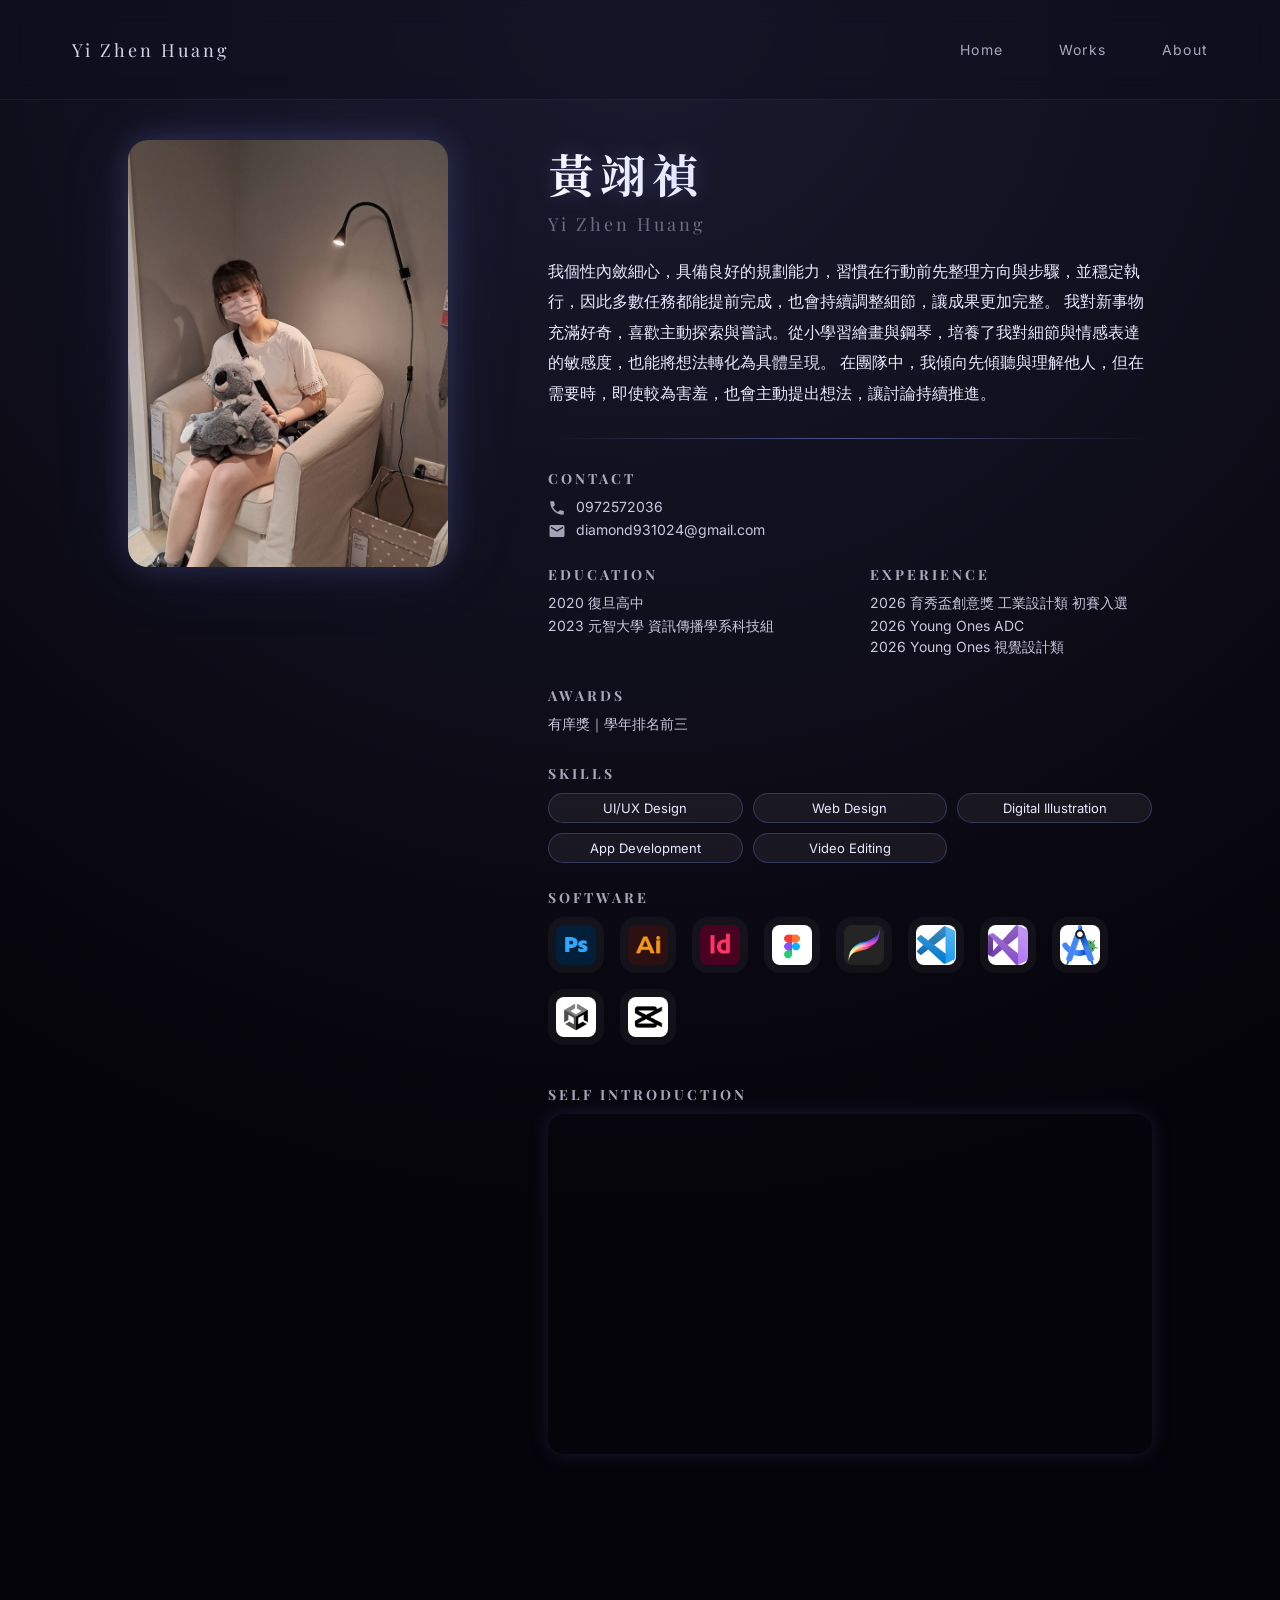
==== commit b6c089f3: "update" ====
--- a/about/about.html
+++ b/about/about.html
@@ -112,67 +112,34 @@
       display: flex;
       gap: 100px;
       align-items: flex-start;
-    }
-
-    /* 左 */
-    .left img {
+      justify-content: center;
+      max-width: 1200px;
+      margin: 0 auto;
+    }
+
+    .photo {
+      position: relative;
+      display: inline-block;
+      perspective: 1200px;
+    }
+
+    .photo img {
       width: 320px;
       aspect-ratio: 3/4;
       object-fit: cover;
+
       border-radius: 20px;
+
+      transform-style: preserve-3d;
+
+      transition:
+        transform .15s ease,
+        box-shadow .3s ease,
+        filter .3s ease;
 
       box-shadow:
         0 0 30px rgba(140, 150, 255, .2),
         0 0 80px rgba(120, 140, 255, .1);
-
-      transition: all .4s ease;
-    }
-
-    .left img:hover {
-      transform: scale(1.05) translateY(-6px);
-
-      box-shadow:
-        0 0 40px rgba(140, 150, 255, .35),
-        0 0 100px rgba(120, 140, 255, .25);
-
-      filter: brightness(1.05);
-    }
-
-    .photo {
-      position: relative;
-      display: inline-block;
-      perspective: 1000px;
-      /* 🔥 3D 必備 */
-    }
-
-    .photo img {
-      animation: float 6s ease-in-out infinite;
-      transform-style: preserve-3d;
-      transition: transform .3s ease, box-shadow .3s ease, filter .3s ease;
-    }
-
-    @keyframes float {
-      0% {
-        transform: translateY(0px);
-      }
-
-      50% {
-        transform: translateY(-8px);
-      }
-
-      100% {
-        transform: translateY(0px);
-      }
-    }
-
-    .photo img:hover {
-      transform: scale(1.05) translateY(-6px) rotateX(6deg) rotateY(-6deg);
-
-      box-shadow:
-        0 20px 40px rgba(140, 150, 255, .35),
-        0 0 100px rgba(120, 140, 255, .25);
-
-      filter: brightness(1.05);
     }
 
     .photo::after {
@@ -240,6 +207,33 @@
       }
     }
 
+    @keyframes jelly {
+      0% {
+        transform: scale(1, 1);
+      }
+
+      30% {
+        transform: scale(1.08, .92);
+      }
+
+      50% {
+        transform: scale(.95, 1.05);
+      }
+
+      70% {
+        transform: scale(1.02, .98);
+      }
+
+      100% {
+        transform: scale(1, 1);
+      }
+    }
+
+    .info h3:hover,
+    .skill-tags span:hover {
+      animation: jelly .7s ease;
+    }
+
     /* ===== intro ===== */
     .intro {
       margin-top: 20px;
@@ -325,7 +319,7 @@
     }
 
 
-    /* ===== software（重做🔥） ===== */
+    /* ===== software ===== */
     .software-icons {
       display: flex;
       flex-wrap: wrap;
@@ -337,7 +331,7 @@
       width: 56px;
       height: 56px;
       object-fit: contain;
-      border-radius: 12px;
+      border-radius: 16px;
       background: rgba(255, 255, 255, .04);
       padding: 8px;
       transition: .3s;
@@ -603,7 +597,7 @@
                 </div>
               </div>
             </div>
-            <span class="project-tag">ILLUSTRATION & GAME</span>
+            <span class="project-tag">ILLUSTRATION</span>
             <h3>小熊歷險記</h3>
             <div class="tools">
               <div class="tool">
@@ -618,7 +612,34 @@
             <p>童話風卡牌互動遊戲，透過插畫敘事與四季場景變化，呈現角色的成長歷程與情感體驗。</p>
             <a href="../draw/draw.html"><button>View Project</button></a>
           </div>
-
+          <!-- 第 7 張卡片：透明的我，也有顏色 -->
+          <div class="work-card image-slider-card" data-category="illustration">
+            <div class="card-media">
+              <div class="slider">
+                <div class="track">
+                  <img src="../card/card_book.JPG" class="slide active">
+                  <img src="../book/page-01.JPG" class="slide">
+                  <img src="../book/page-02.JPG" class="slide">
+                  <img src="../book/page-05.JPG" class="slide">
+                  <img src="../book/page-13.JPG" class="slide">
+                </div>
+              </div>
+            </div>
+            <span class="project-tag">ILLUSTRATION</span>
+            <h3>透明的我，也有顏色</h3>
+            <div class="tools">
+              <div class="tool">
+                <img src="../icon/procreate.JPG" alt="">
+                <span>Procreate</span>
+              </div>
+              <div class="tool">
+                <img src="../icon/id.jpg" alt="">
+                <span>Adobe InDesign</span>
+              </div>
+            </div>
+            <p>以「顏色」作為個性與自我認同象徵的繪本，講述主角小透明從羨羨他人到尋找到自我顏色的故事。</p>
+            <a href="../book/book.html"><button>View Project</button></a>
+          </div>
         </div>
       </div>
 
@@ -726,6 +747,8 @@
 
           <div class="software-icons">
             <img src="../icon/ps.JPG">
+            <img src="../icon/ai.jpg">
+            <img src="../icon/id.jpg">
             <img src="../icon/figma.PNG">
             <img src="../icon/procreate.JPG">
             <img src="../icon/vscode.JPG">
@@ -767,6 +790,38 @@
     elements.forEach(el => observer.observe(el));
 
     /* ============================= */
+    /* 圖片3d效果 */
+    /* ============================= */
+    const photo = document.querySelector(".photo");
+    const photoImg = photo.querySelector("img");
+
+    photo.addEventListener("mousemove", (e) => {
+
+      const rect = photo.getBoundingClientRect();
+
+      const x = e.clientX - rect.left;
+      const y = e.clientY - rect.top;
+
+      const centerX = rect.width / 2;
+      const centerY = rect.height / 2;
+
+      const rotateY = ((x - centerX) / centerX) * 15;
+      const rotateX = ((centerY - y) / centerY) * 15;
+
+      photoImg.style.transform = `
+        scale(1.05)
+        rotateX(${rotateX}deg)
+        rotateY(${rotateY}deg)
+    `;
+    });
+
+    photo.addEventListener("mouseleave", () => {
+
+      photoImg.style.transform =
+        "scale(1) rotateX(0deg) rotateY(0deg)";
+
+    });
+    /* ============================= */
     /* Hamburger Menu */
     /* ============================= */
 
--- a/workcard.css
+++ b/workcard.css
@@ -14,6 +14,10 @@
         visibility 0.5s cubic-bezier(0.25, 1, 0.5, 1);
     overflow-y: auto;
     /* 當網格卡片過多時允許順暢滾動 */
+
+    /* 加入這兩行，確保整個彈出層都不會產生水平抖動 */
+    touch-action: pan-y;
+    overscroll-behavior: contain;
 }
 
 #worksOverlay.show {
@@ -306,6 +310,10 @@
     width: 100%;
     height: 360px;
     /* 還原為你指定的 360px 經典高度 */
+    touch-action: pan-y;
+    /* 告訴瀏覽器：此區塊允許垂直捲動，水平互動請交給 JS */
+    overscroll-behavior-x: none;
+    /* 防止滑到盡頭時觸發瀏覽器的水平彈性回彈或頁面跳轉 */
 }
 
 /* Carousel 手機堆疊透視容器 */
@@ -498,6 +506,11 @@
 
 /* ===== 8. 響應式手機排版修正 (當螢幕寬度 <= 768px 時觸發你要求的緊湊平面切換) ===== */
 @media (max-width: 768px) {
+    #worksOverlay {
+        touch-action: none;
+        /* 禁止原生捲動，保持 JS 手勢運作 */
+    }
+
     .works-panel {
         margin: 80px auto;
         width: 92%;
@@ -537,6 +550,13 @@
         width: 220px !important;
     }
 
+    /* 將原本的 0.5s 稍微延長，讓切換感更柔軟 */
+    .cards.carousel-mode .work-card {
+        transition: transform 0.6s cubic-bezier(0.22, 1, 0.36, 1),
+            opacity 0.6s ease,
+            filter 0.6s ease !important;
+    }
+
     /* 2. 中間卡片：將 translateY 改為 -30%，使其比 -40% 的位置更往下移一點 */
     .cards.carousel-mode .work-card.active {
         transform: translate(-50%, -30%) scale(1.25) !important;
@@ -572,4 +592,9 @@
     .card-logo {
         opacity: 1 !important;
     }
+
+    /* 加入這一段隱藏分類按鈕 */
+    .category-filters {
+        display: none !important;
+    }
 }
